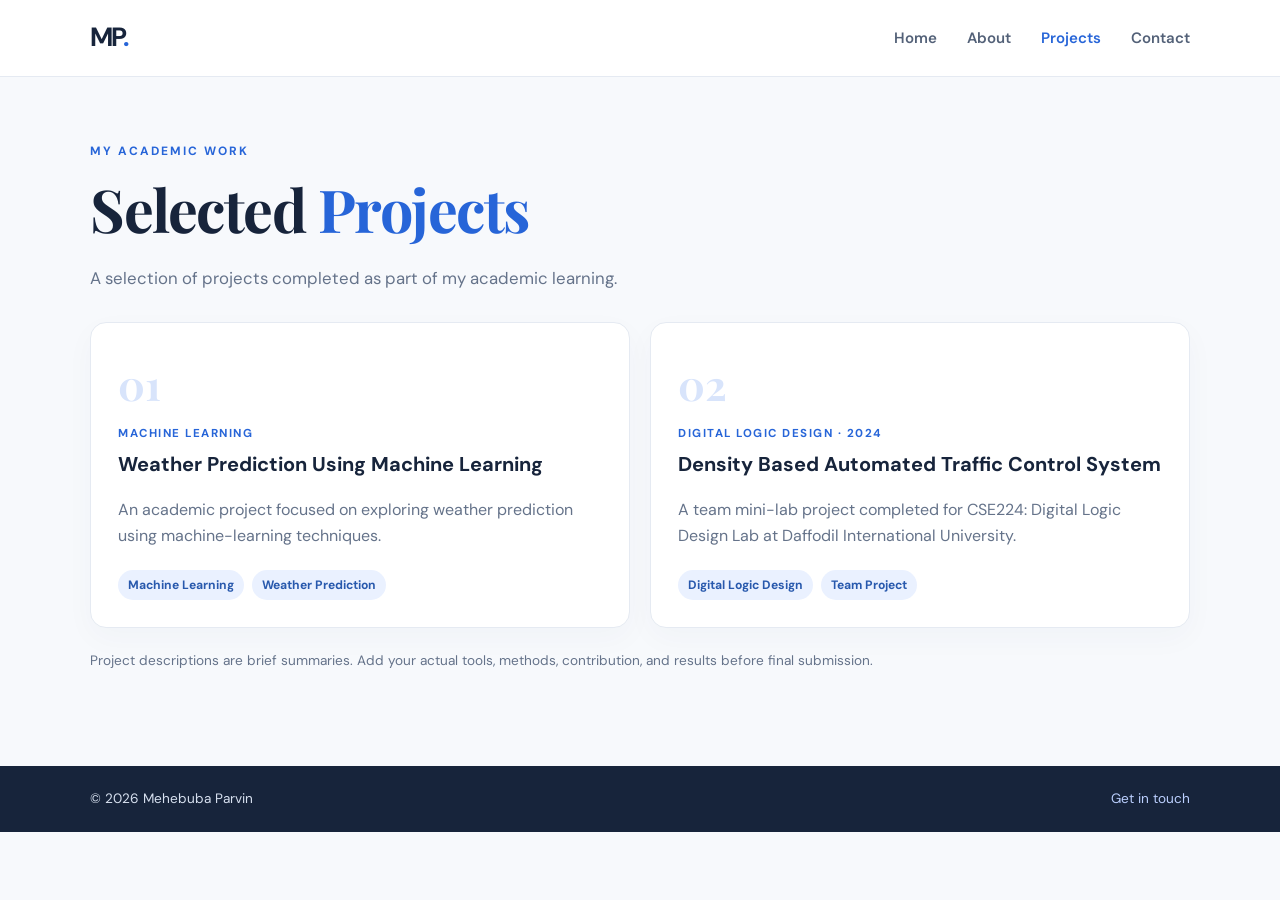
==== projects.html @ 12c2610f "Add files via upload" ====
<!DOCTYPE html>
<html lang="en">
<head>
  <meta charset="UTF-8">
  <meta name="viewport" content="width=device-width, initial-scale=1.0">
  <title>Projects | Mehebuba Parvin</title>
  <link rel="stylesheet" href="style.css">
</head>
<body>
  <header class="site-header"><nav class="nav container">
    <a class="logo" href="index.html">MP<span>.</span></a>
    <button class="menu-toggle" aria-label="Toggle navigation" aria-expanded="false">☰</button>
    <ul class="nav-links"><li><a href="index.html">Home</a></li><li><a href="about.html">About</a></li><li><a class="active" href="projects.html">Projects</a></li><li><a href="contact.html">Contact</a></li></ul>
  </nav></header>
  <main class="container page">
    <p class="eyebrow">MY ACADEMIC WORK</p>
    <h1 class="page-title">Selected <span>Projects</span></h1>
    <p class="lead narrow">A selection of projects completed as part of my academic learning.</p>
    <div class="project-grid">
      <article class="project-card">
        <div class="project-number">01</div><p class="project-type">MACHINE LEARNING</p>
        <h2>Weather Prediction Using Machine Learning</h2>
        <p>An academic project focused on exploring weather prediction using machine-learning techniques.</p>
        <div class="tags"><span class="tag">Machine Learning</span><span class="tag">Weather Prediction</span></div>
      </article>
      <article class="project-card">
        <div class="project-number">02</div><p class="project-type">DIGITAL LOGIC DESIGN · 2024</p>
        <h2>Density Based Automated Traffic Control System</h2>
        <p>A team mini-lab project completed for CSE224: Digital Logic Design Lab at Daffodil International University.</p>
        <div class="tags"><span class="tag">Digital Logic Design</span><span class="tag">Team Project</span></div>
      </article>
    </div>
    <p class="note">Project descriptions are brief summaries. Add your actual tools, methods, contribution, and results before final submission.</p>
  </main>
  <footer class="footer"><div class="container footer-inner"><p>© <span id="year"></span> Mehebuba Parvin</p><a href="contact.html">Get in touch</a></div></footer>
  <script src="script.js"></script>
</body>
</html>
---- style.css ----
@import url('https://fonts.googleapis.com/css2?family=DM+Sans:wght@400;500;600;700&family=Playfair+Display:wght@600;700&display=swap');
:root{--ink:#17243b;--muted:#65738a;--blue:#2765d8;--blue2:#eaf1ff;--line:#e5eaf2;--paper:#f7f9fc;--white:#fff}
*{box-sizing:border-box}html{scroll-behavior:smooth}body{margin:0;background:var(--paper);color:var(--ink);font-family:'DM Sans',Arial,sans-serif;line-height:1.65}
a{color:var(--blue);text-decoration:none}.container{width:min(1100px,calc(100% - 40px));margin:auto}
.site-header{background:rgba(255,255,255,.94);border-bottom:1px solid var(--line);position:sticky;top:0;z-index:10;backdrop-filter:blur(12px)}
.nav{height:76px;display:flex;align-items:center;justify-content:space-between}.logo{font-size:1.65rem;font-weight:700;color:var(--ink);letter-spacing:-2px}.logo span,.hero h1 span,.page-title span{color:var(--blue)}
.nav-links{display:flex;gap:30px;list-style:none;margin:0;padding:0}.nav-links a{color:#536178;font-weight:600;font-size:.94rem}.nav-links a:hover,.nav-links a.active{color:var(--blue)}
.menu-toggle{display:none;border:0;background:transparent;font-size:1.5rem;color:var(--ink)}
.hero{min-height:560px;display:grid;grid-template-columns:1.2fr .8fr;align-items:center;gap:65px;padding-top:65px;padding-bottom:65px}
.eyebrow{font-size:.75rem;font-weight:700;letter-spacing:2px;color:var(--blue);margin:0 0 14px}.hero h1,.page-title{font-family:'Playfair Display',Georgia,serif;letter-spacing:-1.5px;line-height:1.13}.hero h1{font-size:clamp(2.7rem,5vw,4.4rem);margin:0 0 15px}.hero h2{font-size:1.18rem;color:#52617a;font-weight:600;margin:0 0 18px}.lead{color:var(--muted);font-size:1.05rem;max-width:620px}.actions{display:flex;gap:13px;margin-top:28px;flex-wrap:wrap}
.btn{display:inline-flex;align-items:center;justify-content:center;border:1px solid var(--blue);border-radius:9px;padding:12px 20px;font:600 .95rem 'DM Sans',sans-serif;cursor:pointer}.primary{background:var(--blue);color:white}.primary:hover{background:#174eb5}.secondary{color:var(--blue);background:white}
.hero-photo-wrap{position:relative;max-width:370px;margin-left:auto}.hero-photo{display:block;width:100%;height:440px;object-fit:cover;object-position:center 25%;border-radius:180px 180px 22px 22px;box-shadow:0 25px 65px #1b376326;border:8px solid white}.photo-caption{position:absolute;bottom:20px;left:-35px;background:white;padding:12px 17px;border-radius:10px;box-shadow:0 8px 30px #17243b18;font-size:.8rem;font-weight:700}
.highlights{background:white;border-top:1px solid var(--line);border-bottom:1px solid var(--line);padding:42px 0}.highlight-grid{display:grid;grid-template-columns:repeat(3,1fr);gap:18px}.highlight-card{padding:23px;border:1px solid var(--line);border-radius:14px;background:#fff}.highlight-icon{font-size:1.5rem}.highlight-card h3{margin:8px 0 3px}.highlight-card p{color:var(--muted);margin:0;font-size:.92rem}
.page{padding-top:65px;padding-bottom:80px;min-height:75vh}.page-title{font-size:clamp(2.5rem,5vw,3.7rem);margin:0 0 22px}.panel,.project-card{background:white;border:1px solid var(--line);border-radius:16px;padding:27px;box-shadow:0 10px 30px #1a315008}.panel h2,.project-card h2{margin:0 0 14px;font-size:1.25rem}.panel p{color:#5d6b80}.about-layout{display:grid;grid-template-columns:1fr 1fr;gap:20px}.timeline-item h3{margin:0 0 4px;font-size:1rem}.timeline-item p{margin:0 0 12px}.tag{display:inline-block;padding:5px 10px;border-radius:20px;background:var(--blue2);color:#2859ad;font-size:.76rem;font-weight:700}.section-gap{margin-top:20px}.muted{color:var(--muted)}.small{font-size:.85rem}.skill-grid{display:grid;grid-template-columns:repeat(4,1fr);gap:18px}.skill-grid h3{font-size:.95rem}.skill-grid ul{padding-left:19px;color:#5d6b80;font-size:.92rem}
.table-wrap{overflow-x:auto}table{width:100%;border-collapse:collapse;text-align:left}th,td{padding:12px 14px;border-bottom:1px solid var(--line)}th{background:#f2f6ff;color:#2a4f8d}
.narrow{max-width:650px}.project-grid{display:grid;grid-template-columns:1fr 1fr;gap:20px;margin-top:30px}.project-card{position:relative;overflow:hidden}.project-number{font-family:'Playfair Display',serif;font-size:2.6rem;color:#d8e4fb;font-weight:700}.project-type{font-size:.72rem;letter-spacing:1.5px;font-weight:700;color:var(--blue);margin:5px 0}.project-card p:not(.project-type){color:var(--muted)}.tags{display:flex;gap:8px;flex-wrap:wrap;margin-top:20px}.note{font-size:.85rem;color:var(--muted);margin-top:22px}
.contact-layout{display:grid;grid-template-columns:.8fr 1.2fr;gap:20px}.email-line{font-weight:700;overflow-wrap:anywhere}form{display:grid;gap:9px}form>label,legend{font-weight:600;font-size:.9rem}input:not([type=radio]),select,textarea{width:100%;padding:12px;border:1px solid #dce3ee;border-radius:8px;font:inherit;background:white;color:var(--ink)}textarea{resize:vertical}fieldset{border:1px solid var(--line);border-radius:8px;padding:10px 13px;display:flex;gap:22px;flex-wrap:wrap}.choice{font-size:.9rem;color:var(--muted)}.form-status{font-size:.88rem;color:#176b45;margin:0;min-height:1.4em}
.footer{background:#17243b;color:#d7e0ef;padding:22px 0}.footer-inner{display:flex;justify-content:space-between;align-items:center;gap:15px}.footer p{margin:0;font-size:.85rem}.footer a{color:#bcd0ff;font-size:.85rem}
@media(max-width:760px){.nav{height:66px}.menu-toggle{display:block}.nav-links{display:none;position:absolute;top:66px;left:0;right:0;background:white;padding:18px 25px 22px;border-bottom:1px solid var(--line);flex-direction:column;gap:15px}.nav-links.open{display:flex}.hero{grid-template-columns:1fr;gap:38px;padding-top:48px;text-align:center}.hero-copy .lead{margin-left:auto;margin-right:auto}.actions{justify-content:center}.hero-photo-wrap{margin:auto;max-width:300px}.hero-photo{height:370px}.photo-caption{left:-10px}.highlight-grid,.about-layout,.project-grid,.contact-layout{grid-template-columns:1fr}.skill-grid{grid-template-columns:repeat(2,1fr)}.page{padding-top:45px}.footer-inner{flex-direction:column;text-align:center}}
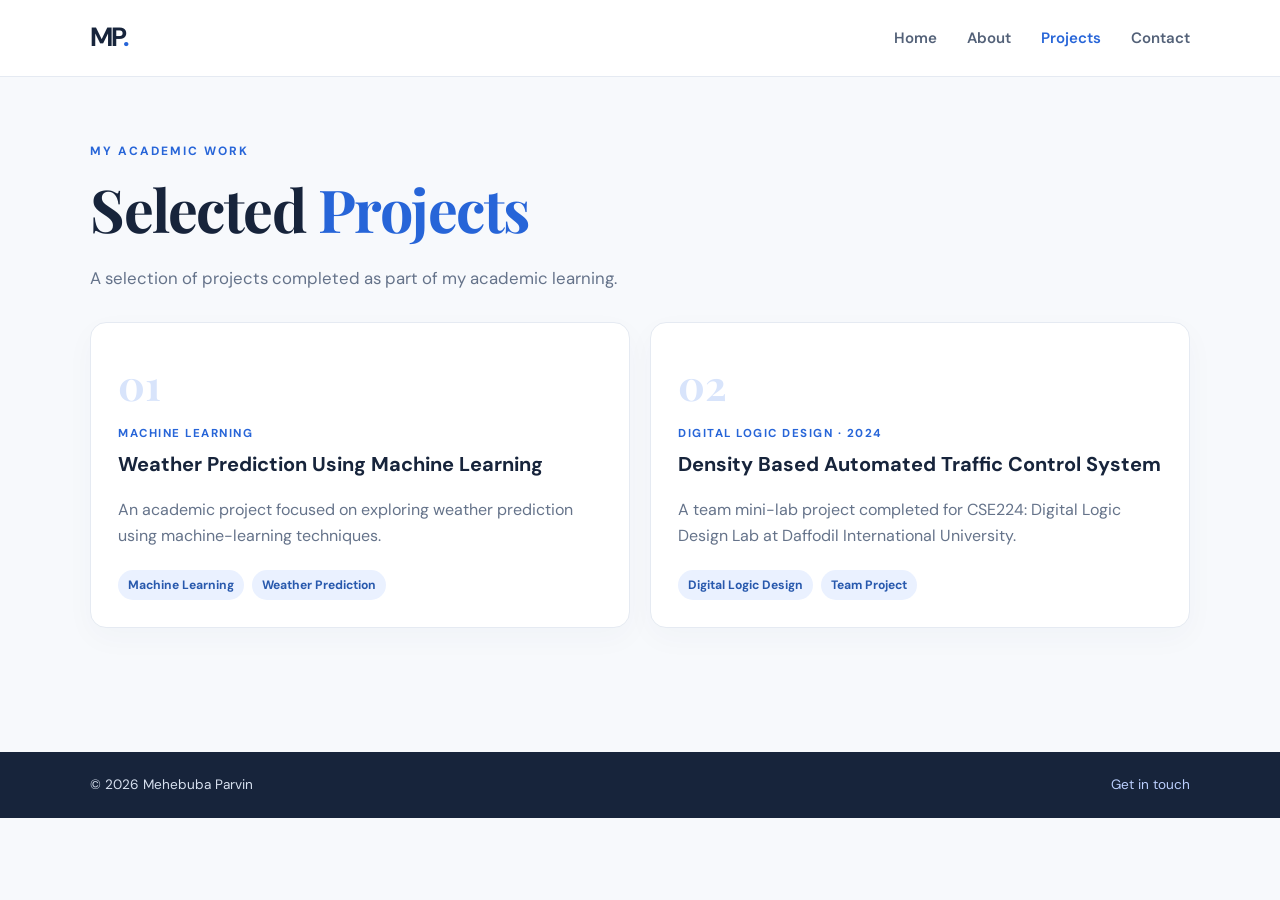
==== commit 3c917818: "Fix assignment gaps: add ordered list, external DIU link, remove placeholder note" ====
--- a/projects.html
+++ b/projects.html
@@ -30,7 +30,6 @@
         <div class="tags"><span class="tag">Digital Logic Design</span><span class="tag">Team Project</span></div>
       </article>
     </div>
-    <p class="note">Project descriptions are brief summaries. Add your actual tools, methods, contribution, and results before final submission.</p>
   </main>
   <footer class="footer"><div class="container footer-inner"><p>© <span id="year"></span> Mehebuba Parvin</p><a href="contact.html">Get in touch</a></div></footer>
   <script src="script.js"></script>
--- a/style.css
+++ b/style.css
@@ -12,6 +12,7 @@
 .hero-photo-wrap{position:relative;max-width:370px;margin-left:auto}.hero-photo{display:block;width:100%;height:440px;object-fit:cover;object-position:center 25%;border-radius:180px 180px 22px 22px;box-shadow:0 25px 65px #1b376326;border:8px solid white}.photo-caption{position:absolute;bottom:20px;left:-35px;background:white;padding:12px 17px;border-radius:10px;box-shadow:0 8px 30px #17243b18;font-size:.8rem;font-weight:700}
 .highlights{background:white;border-top:1px solid var(--line);border-bottom:1px solid var(--line);padding:42px 0}.highlight-grid{display:grid;grid-template-columns:repeat(3,1fr);gap:18px}.highlight-card{padding:23px;border:1px solid var(--line);border-radius:14px;background:#fff}.highlight-icon{font-size:1.5rem}.highlight-card h3{margin:8px 0 3px}.highlight-card p{color:var(--muted);margin:0;font-size:.92rem}
 .page{padding-top:65px;padding-bottom:80px;min-height:75vh}.page-title{font-size:clamp(2.5rem,5vw,3.7rem);margin:0 0 22px}.panel,.project-card{background:white;border:1px solid var(--line);border-radius:16px;padding:27px;box-shadow:0 10px 30px #1a315008}.panel h2,.project-card h2{margin:0 0 14px;font-size:1.25rem}.panel p{color:#5d6b80}.about-layout{display:grid;grid-template-columns:1fr 1fr;gap:20px}.timeline-item h3{margin:0 0 4px;font-size:1rem}.timeline-item p{margin:0 0 12px}.tag{display:inline-block;padding:5px 10px;border-radius:20px;background:var(--blue2);color:#2859ad;font-size:.76rem;font-weight:700}.section-gap{margin-top:20px}.muted{color:var(--muted)}.small{font-size:.85rem}.skill-grid{display:grid;grid-template-columns:repeat(4,1fr);gap:18px}.skill-grid h3{font-size:.95rem}.skill-grid ul{padding-left:19px;color:#5d6b80;font-size:.92rem}
+.panel ol{padding-left:22px;color:#5d6b80;font-size:.95rem}.panel ol li{margin:4px 0}
 .table-wrap{overflow-x:auto}table{width:100%;border-collapse:collapse;text-align:left}th,td{padding:12px 14px;border-bottom:1px solid var(--line)}th{background:#f2f6ff;color:#2a4f8d}
 .narrow{max-width:650px}.project-grid{display:grid;grid-template-columns:1fr 1fr;gap:20px;margin-top:30px}.project-card{position:relative;overflow:hidden}.project-number{font-family:'Playfair Display',serif;font-size:2.6rem;color:#d8e4fb;font-weight:700}.project-type{font-size:.72rem;letter-spacing:1.5px;font-weight:700;color:var(--blue);margin:5px 0}.project-card p:not(.project-type){color:var(--muted)}.tags{display:flex;gap:8px;flex-wrap:wrap;margin-top:20px}.note{font-size:.85rem;color:var(--muted);margin-top:22px}
 .contact-layout{display:grid;grid-template-columns:.8fr 1.2fr;gap:20px}.email-line{font-weight:700;overflow-wrap:anywhere}form{display:grid;gap:9px}form>label,legend{font-weight:600;font-size:.9rem}input:not([type=radio]),select,textarea{width:100%;padding:12px;border:1px solid #dce3ee;border-radius:8px;font:inherit;background:white;color:var(--ink)}textarea{resize:vertical}fieldset{border:1px solid var(--line);border-radius:8px;padding:10px 13px;display:flex;gap:22px;flex-wrap:wrap}.choice{font-size:.9rem;color:var(--muted)}.form-status{font-size:.88rem;color:#176b45;margin:0;min-height:1.4em}
